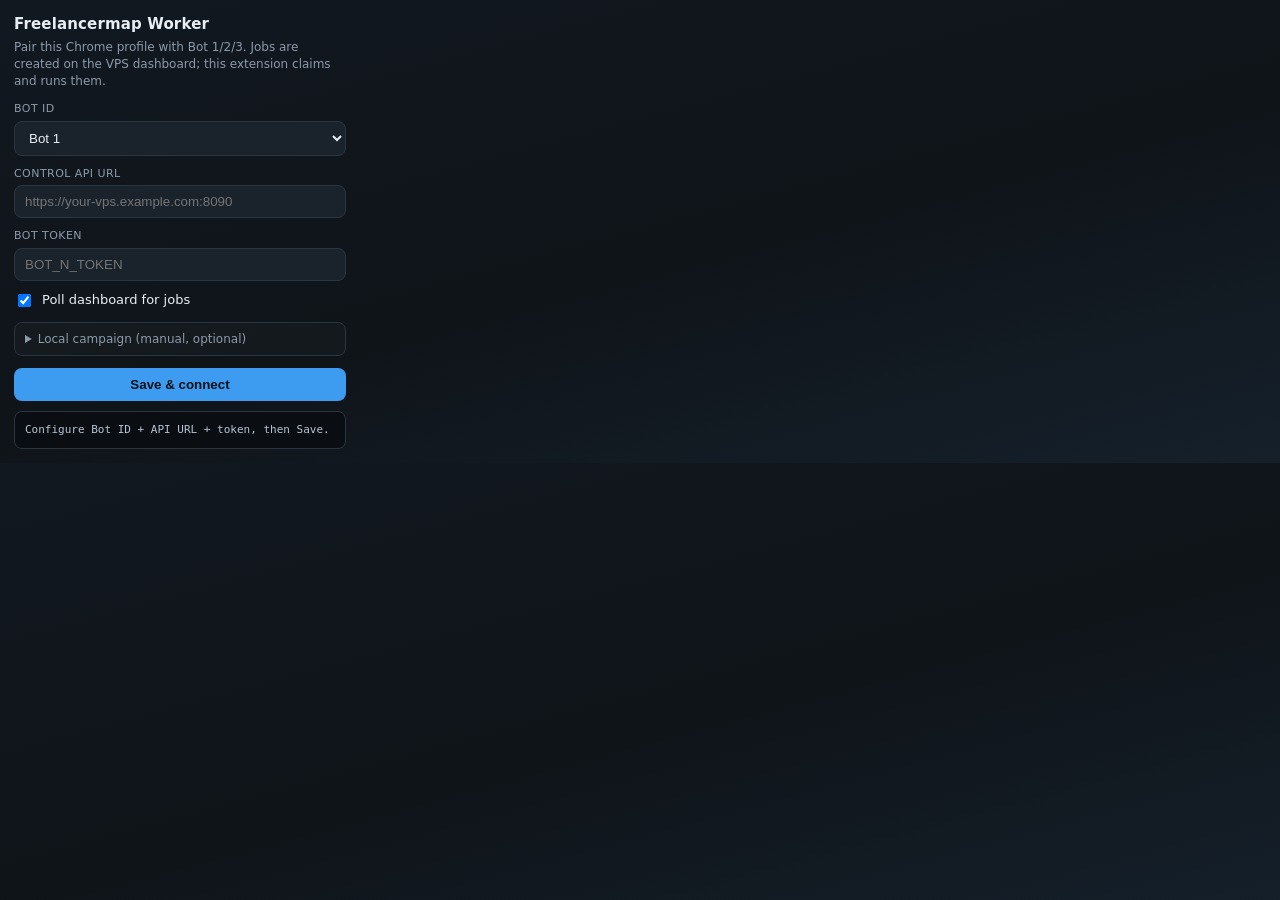
==== extension/popup.html @ a56e8f14 "initial version" ====
<!DOCTYPE html>
<html lang="en">
  <head>
    <meta charset="UTF-8" />
    <meta name="viewport" content="width=device-width, initial-scale=1" />
    <title>FM Outreach</title>
    <link rel="stylesheet" href="popup.css" />
  </head>
  <body>
    <header>
      <h1>Freelancermap Worker</h1>
      <p class="sub">
        Pair this Chrome profile with Bot 1/2/3. Jobs are created on the VPS
        dashboard; this extension claims and runs them.
      </p>
    </header>

    <label class="field">
      <span>Bot ID</span>
      <select id="botId">
        <option value="1">Bot 1</option>
        <option value="2">Bot 2</option>
        <option value="3">Bot 3</option>
      </select>
    </label>

    <label class="field">
      <span>Control API URL</span>
      <input
        id="apiBaseUrl"
        type="url"
        placeholder="https://your-vps.example.com:8090"
      />
    </label>

    <label class="field">
      <span>Bot token</span>
      <input id="botToken" type="password" placeholder="BOT_N_TOKEN" autocomplete="off" />
    </label>

    <label class="row">
      <input id="enabled" type="checkbox" checked />
      <span>Poll dashboard for jobs</span>
    </label>

    <details class="advanced">
      <summary>Local campaign (manual, optional)</summary>
      <label class="field">
        <span>Search keyword</span>
        <input id="keyword" type="text" placeholder="e.g. FastAPI Next.js" />
      </label>
      <div class="grid2">
        <label class="field">
          <span>Min interval (sec)</span>
          <input id="minInterval" type="number" min="10" step="1" value="60" />
        </label>
        <label class="field">
          <span>Max interval (sec)</span>
          <input id="maxInterval" type="number" min="10" step="1" value="180" />
        </label>
      </div>
      <label class="field">
        <span>Max freelancers</span>
        <input id="limit" type="number" min="1" max="200" step="1" value="10" />
      </label>
      <label class="row">
        <input id="dryRun" type="checkbox" checked />
        <span>Dry run</span>
      </label>
      <div class="actions">
        <button id="btnLocalStart" type="button" class="ghost">Start local</button>
        <button id="btnStop" type="button" class="ghost danger">Stop</button>
      </div>
    </details>

    <div class="actions">
      <button id="btnSave" type="button" class="primary">Save &amp; connect</button>
    </div>

    <pre id="log" class="log">Configure Bot ID + API URL + token, then Save.</pre>
    <script src="popup.js"></script>
  </body>
</html>
---- extension/popup.css ----
:root {
  --bg: #0f1419;
  --panel: #1a222c;
  --text: #e8eef4;
  --muted: #8b9aab;
  --accent: #3d9cf0;
  --line: #2a3542;
}

* {
  box-sizing: border-box;
}

body {
  width: 360px;
  margin: 0;
  padding: 14px;
  font: 13px/1.4 "Segoe UI", system-ui, sans-serif;
  color: var(--text);
  background: linear-gradient(165deg, #121820 0%, #0f1419 55%, #15202b 100%);
}

header h1 {
  margin: 0;
  font-size: 15px;
  font-weight: 650;
  letter-spacing: 0.01em;
}

.sub {
  margin: 4px 0 12px;
  color: var(--muted);
  font-size: 12px;
}

select {
  width: 100%;
  padding: 8px 10px;
  border: 1px solid var(--line);
  border-radius: 8px;
  background: var(--panel);
  color: var(--text);
}

.field {
  display: flex;
  flex-direction: column;
  gap: 4px;
  margin-bottom: 10px;
}

.field span {
  color: var(--muted);
  font-size: 11px;
  text-transform: uppercase;
  letter-spacing: 0.04em;
}

input[type="text"],
input[type="url"],
input[type="password"] {
  width: 100%;
  border: 1px solid var(--line);
  background: var(--panel);
  color: var(--text);
  border-radius: 8px;
  padding: 8px 10px;
}

.row {
  display: flex;
  align-items: center;
  gap: 8px;
  margin: 8px 0 12px;
  color: var(--text);
}

.advanced {
  margin-bottom: 12px;
  border: 1px solid var(--line);
  border-radius: 8px;
  padding: 8px 10px;
  background: rgba(255, 255, 255, 0.02);
}

.advanced summary {
  cursor: pointer;
  color: var(--muted);
  font-size: 12px;
}

.actions {
  display: grid;
  grid-template-columns: 1fr 1fr;
  gap: 8px;
  margin-bottom: 10px;
}

.actions .primary {
  grid-column: 1 / -1;
}

.grid2 {
  display: grid;
  grid-template-columns: 1fr 1fr;
  gap: 8px;
}

button.danger {
  color: #ffb4b4;
  border-color: #5a3030;
}

button {
  border: 0;
  border-radius: 8px;
  padding: 9px 10px;
  cursor: pointer;
  font-weight: 600;
}

button.primary {
  background: var(--accent);
  color: #041018;
}

button.ghost {
  background: var(--panel);
  color: var(--text);
  border: 1px solid var(--line);
}

.log {
  margin: 0;
  max-height: 160px;
  overflow: auto;
  padding: 10px;
  border-radius: 8px;
  background: #0a0e13;
  border: 1px solid var(--line);
  color: #b7c4d3;
  white-space: pre-wrap;
  word-break: break-word;
  font-size: 11px;
}
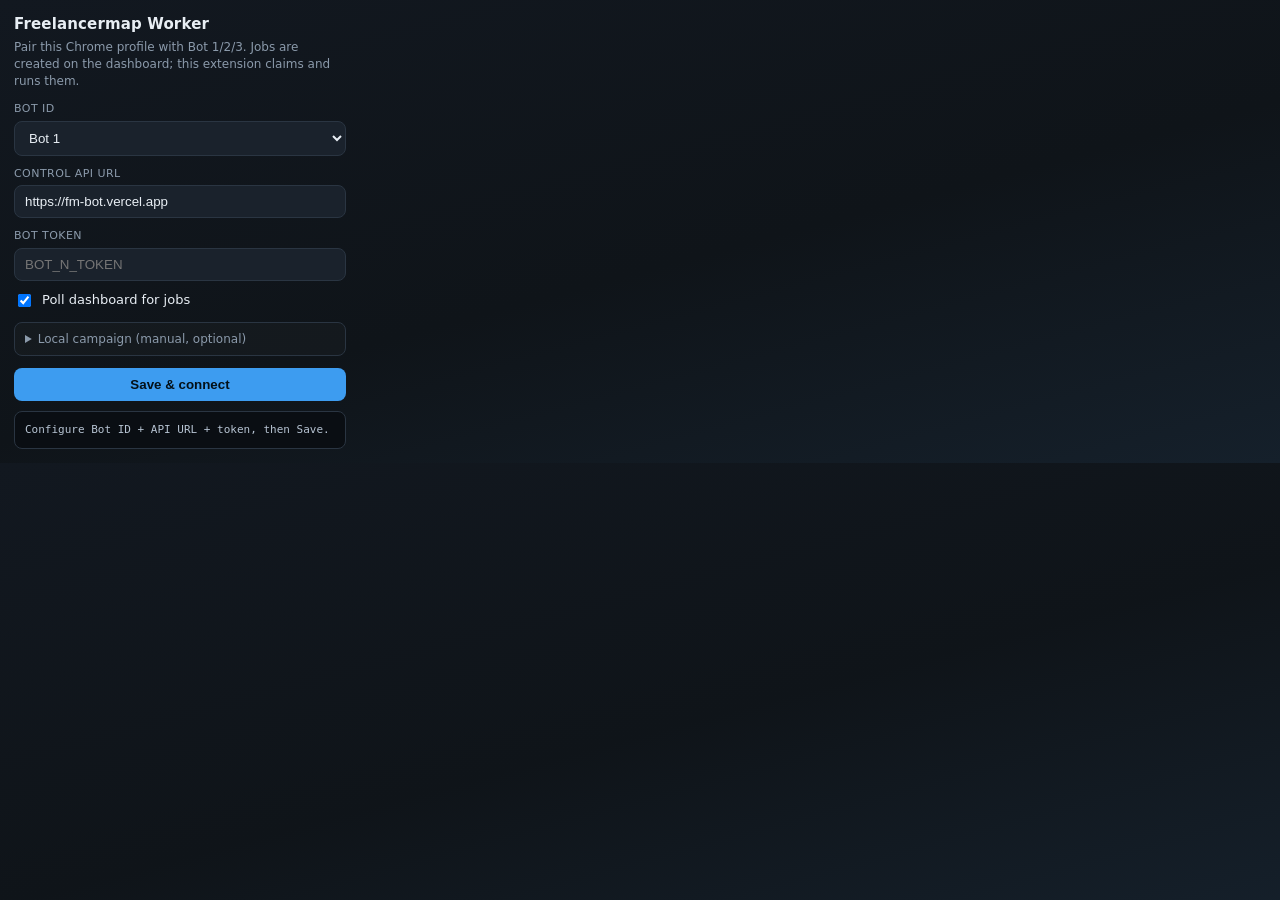
==== commit cbb385b8: "fix to vercel" ====
--- a/extension/popup.html
+++ b/extension/popup.html
@@ -10,7 +10,7 @@
     <header>
       <h1>Freelancermap Worker</h1>
       <p class="sub">
-        Pair this Chrome profile with Bot 1/2/3. Jobs are created on the VPS
+        Pair this Chrome profile with Bot 1/2/3. Jobs are created on the
         dashboard; this extension claims and runs them.
       </p>
     </header>
@@ -29,7 +29,8 @@
       <input
         id="apiBaseUrl"
         type="url"
-        placeholder="https://your-vps.example.com:8090"
+        value="https://fm-bot.vercel.app"
+        placeholder="https://fm-bot.vercel.app"
       />
     </label>
 
